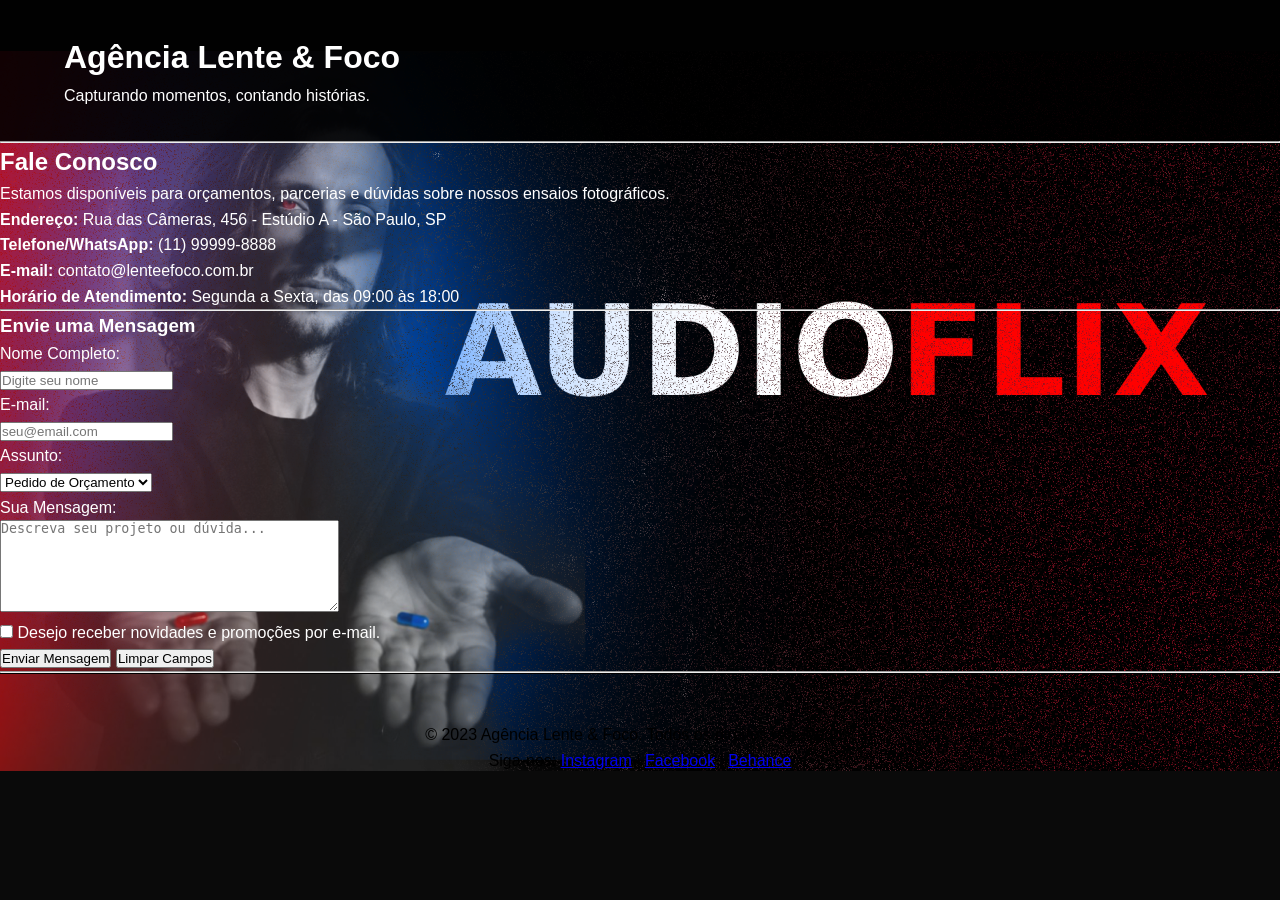
==== contato.html @ 592a430f "fix contato" ====
<!DOCTYPE html>
<html lang="pt-br">
<head>
    <meta charset="UTF-8">
    <title>Contato - AUDIOFLIX</title>
    <link rel="stylesheet" href="./CSS/style.css">
</head>
<body>

    <header>
        <h1>Agência Lente & Foco</h1>
        <p>Capturando momentos, contando histórias.</p>
    </header>

    <hr>

    <section>
        <h2>Fale Conosco</h2>
        <p>Estamos disponíveis para orçamentos, parcerias e dúvidas sobre nossos ensaios fotográficos.</p>
        
        <ul>
            <li><strong>Endereço:</strong> Rua das Câmeras, 456 - Estúdio A - São Paulo, SP</li>
            <li><strong>Telefone/WhatsApp:</strong> (11) 99999-8888</li>
            <li><strong>E-mail:</strong> contato@lenteefoco.com.br</li>
            <li><strong>Horário de Atendimento:</strong> Segunda a Sexta, das 09:00 às 18:00</li>
        </ul>
    </section>

    <hr>

    <section>
        <h3>Envie uma Mensagem</h3>
        <form action="#" method="post">
            
            <p>
                <label for="nome">Nome Completo:</label><br>
                <input type="text" id="nome" name="nome" required placeholder="Digite seu nome">
            </p>

            <p>
                <label for="email">E-mail:</label><br>
                <input type="email" id="email" name="email" required placeholder="seu@email.com">
            </p>

            <p>
                <label for="assunto">Assunto:</label><br>
                <select id="assunto" name="assunto">
                    <option value="orcamento">Pedido de Orçamento</option>
                    <option value="duvida">Dúvidas Gerais</option>
                    <option value="feedback">Feedback / Elogios</option>
                    <option value="trabalhe">Trabalhe Conosco</option>
                </select>
            </p>

            <p>
                <label for="mensagem">Sua Mensagem:</label><br>
                <textarea id="mensagem" name="mensagem" rows="6" cols="40" placeholder="Descreva seu projeto ou dúvida..."></textarea>
            </p>

            <p>
                <input type="checkbox" id="newsletter" name="newsletter">
                <label for="newsletter">Desejo receber novidades e promoções por e-mail.</label>
            </p>

            <p>
                <button type="submit">Enviar Mensagem</button>
                <button type="reset">Limpar Campos</button>
            </p>

        </form>
    </section>

    <hr>

    <footer>
        <p>&copy; 2023 Agência Lente & Foco. Todos os direitos reservados.</p>
        <p>Siga-nos: 
            <a href="#">Instagram</a> | 
            <a href="#">Facebook</a> | 
            <a href="#">Behance</a>
        </p>
    </footer>

</body>
</html>
---- CSS/style.css ----
* {
    margin: 0;
    padding: 0;
    box-sizing: border-box;
}



body {
    font-family: 'Inter', sans-serif;
    background-image: url(/IMG/Novo\ Projeto.png);
    background-position: left;
    background-size: contain;
    background-repeat: no-repeat;
    background-color: #0a0a0a;
    color: #ffffff;
    line-height: 1.6;
}



/* Navegação */
header {
    padding: 2rem 5%;
    background: rgba(0, 0, 0, 0.9);
    position: sticky;
    top: 0;
    z-index: 100;
}

nav {
    display: flex;
    justify-content: space-between;
    align-items: center;
}

.logo {
    font-size: 1.5rem;
    font-weight: bold;
    letter-spacing: 2px;
}

.logo span {
    color: #e50914; /* Vermelho estilo cinema */
}

nav ul {
    display: flex;
    list-style: none;
    flex-wrap: wrap;
    justify-content: flex-end;
}

nav ul li {
    margin-left: 20px;
}

nav ul li a {
    text-decoration: none;
    color: #bbb;
    font-size: 0.9rem;
    transition: 0.3s;
}

nav ul li a:hover {
    color: #fff;
}
.hero {
    height: 80vh;
    display: flex;
    flex-direction: column;
    justify-content: start;
    align-items: start;
    text-align: start;
    background: linear-gradient(rgba(0,0,0,0.7), rgba(0,0,0,0.7)), 
                url('https://images.unsplash.com/photo-1492691523567-30730044df6b') no-repeat center/cover;
}


/* Hero Section */
.hero {
    height: 80vh;
    display: flex;
    text-indent: unset;
    flex-direction: column;
    justify-content: center;
    align-items: center;
    text-align: left;
    background: linear-gradient(rgba(0,0,0,0.7), rgba(0,0,0,0.7)), 
                url('https://images.unsplash.com/photo-1492691523567-30730044df6b') no-repeat center/cover;
}

.hero h1 {
    font-size: 3.5rem;
    margin-bottom: 1rem;
}

.btn {
    margin-top: 2rem;
    padding: 12px 30px;
    background: #e50914;
    color: white;
    text-decoration: none;
    border-radius: 5px;
    font-weight: bold;
}

/* Portfolio Grid */
.grid-portfolio {
    display: grid;
    grid-template-columns: repeat(auto-fit, minmax(300px, 1fr));
    gap: 20px;
    padding: 5%;
}

.card {
    background: #1a1a1a;
    padding: 10px;
    border-radius: 8px;
    transition: transform 0.3s;
}

.card:hover {
    transform: translateY(-10px);
}

.thumb {
    width: 100%;
    height: 200px;
    background: #333;
    border-radius: 5px;
    margin-bottom: 15px;
}

footer {
    text-align: center;
    padding: 3rem;
    border-top: 1px solid #000000;
    color: #000000;
}
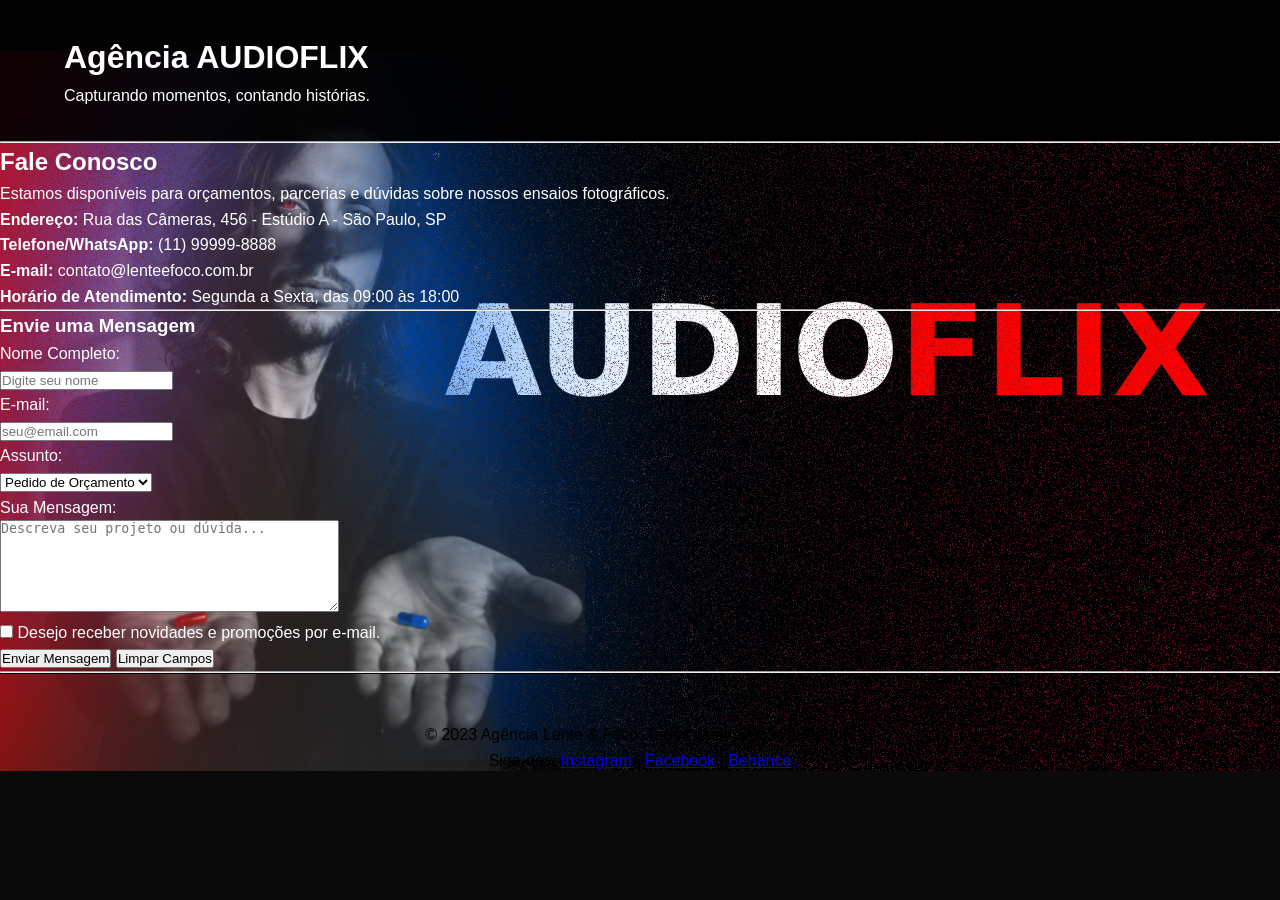
==== commit 24b4a5bd: "fix contato" ====
--- a/contato.html
+++ b/contato.html
@@ -8,7 +8,7 @@
 <body>
 
     <header>
-        <h1>Agência Lente & Foco</h1>
+        <h1>Agência AUDIOFLIX</h1>
         <p>Capturando momentos, contando histórias.</p>
     </header>
 
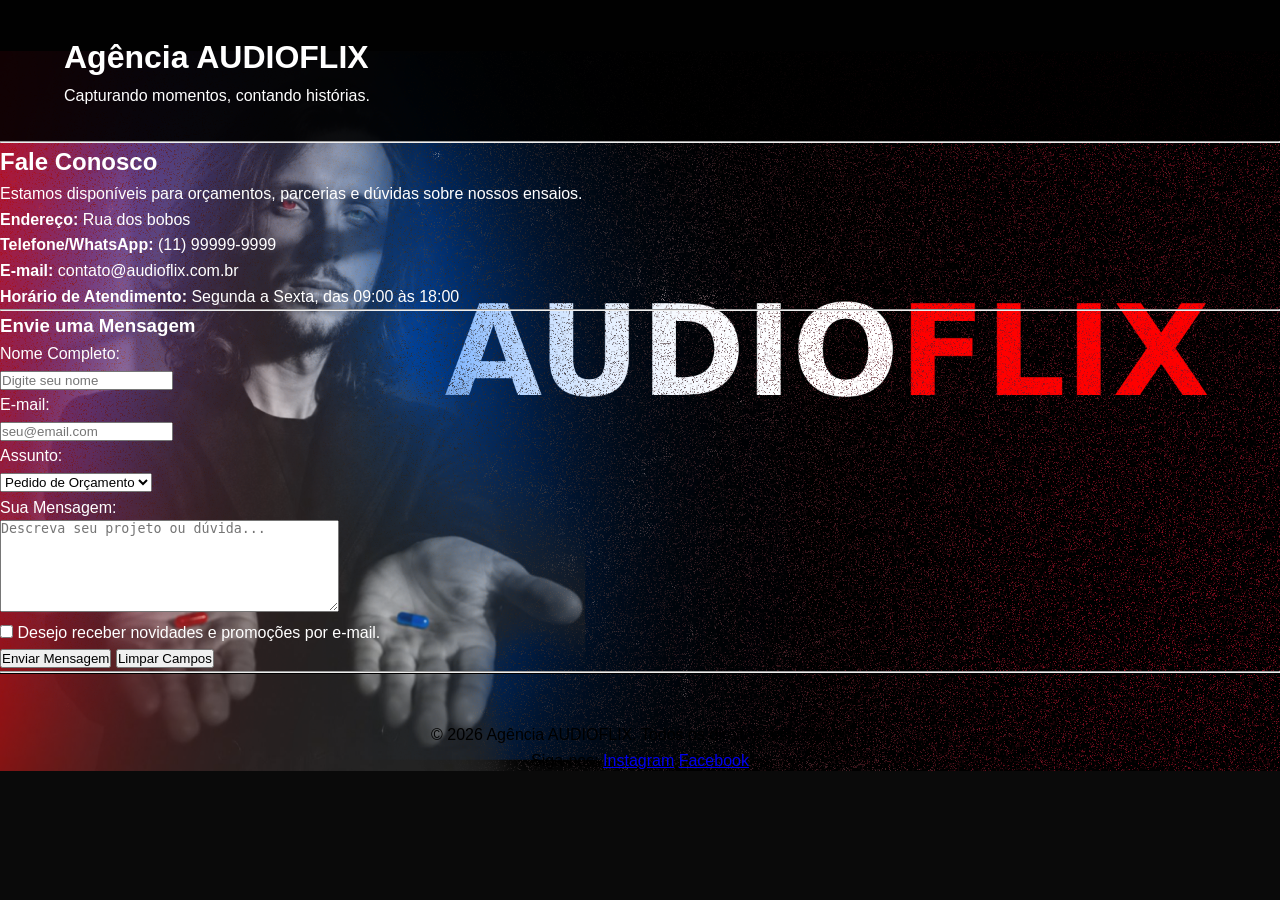
==== commit e5152405: "fix documentário" ====
--- a/contato.html
+++ b/contato.html
@@ -16,12 +16,12 @@
 
     <section>
         <h2>Fale Conosco</h2>
-        <p>Estamos disponíveis para orçamentos, parcerias e dúvidas sobre nossos ensaios fotográficos.</p>
+        <p>Estamos disponíveis para orçamentos, parcerias e dúvidas sobre nossos ensaios.</p>
         
         <ul>
-            <li><strong>Endereço:</strong> Rua das Câmeras, 456 - Estúdio A - São Paulo, SP</li>
-            <li><strong>Telefone/WhatsApp:</strong> (11) 99999-8888</li>
-            <li><strong>E-mail:</strong> contato@lenteefoco.com.br</li>
+            <li><strong>Endereço:</strong> Rua dos bobos</li>
+            <li><strong>Telefone/WhatsApp:</strong> (11) 99999-9999</li>
+            <li><strong>E-mail:</strong> contato@audioflix.com.br</li>
             <li><strong>Horário de Atendimento:</strong> Segunda a Sexta, das 09:00 às 18:00</li>
         </ul>
     </section>
@@ -48,7 +48,6 @@
                     <option value="orcamento">Pedido de Orçamento</option>
                     <option value="duvida">Dúvidas Gerais</option>
                     <option value="feedback">Feedback / Elogios</option>
-                    <option value="trabalhe">Trabalhe Conosco</option>
                 </select>
             </p>
 
@@ -73,11 +72,10 @@
     <hr>
 
     <footer>
-        <p>&copy; 2023 Agência Lente & Foco. Todos os direitos reservados.</p>
+        <p>&copy; 2026 Agência AUDIOFLIX. Todos os direitos reservados.</p>
         <p>Siga-nos: 
-            <a href="#">Instagram</a> | 
-            <a href="#">Facebook</a> | 
-            <a href="#">Behance</a>
+            <a href="https://www.instagram.com/">Instagram</a> 
+            <a href="https://pt-br.facebook.com/">Facebook</a>
         </p>
     </footer>
 
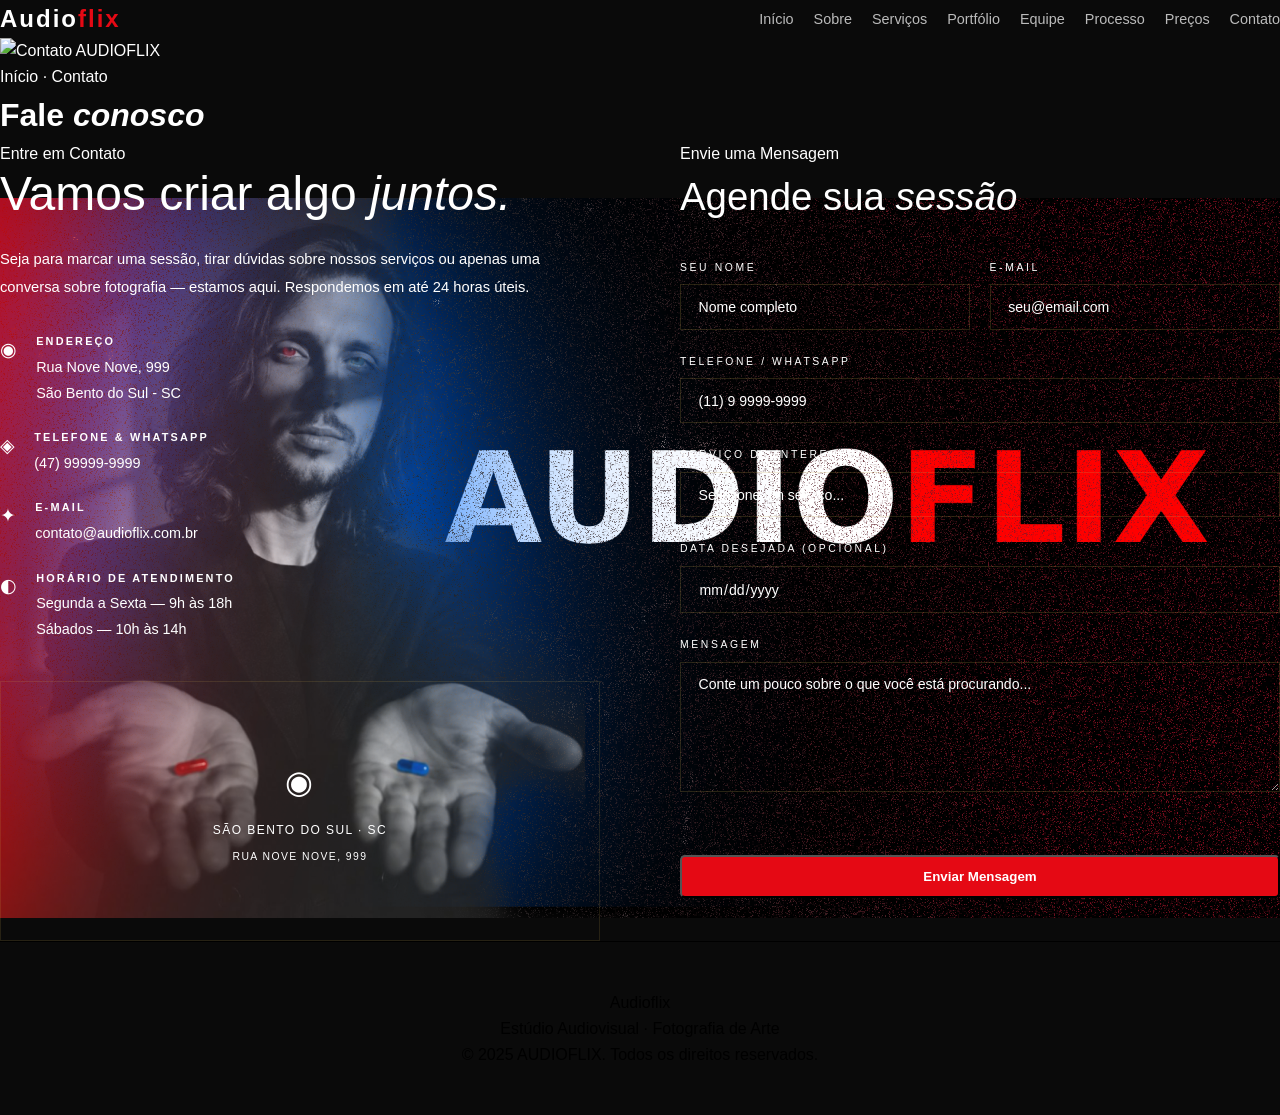
==== commit c6c6f7a5: "Atualizações do projeto" ====
--- a/contato.html
+++ b/contato.html
@@ -1,83 +1,237 @@
 <!DOCTYPE html>
-<html lang="pt-br">
+<html lang="pt-BR">
 <head>
-    <meta charset="UTF-8">
-    <title>Contato - AUDIOFLIX</title>
-    <link rel="stylesheet" href="./CSS/style.css">
+  <meta charset="UTF-8" />
+  <meta name="viewport" content="width=device-width, initial-scale=1.0" />
+  <title>Contato — AUDIOFLIX</title>
+  <link rel="stylesheet" href="./CSS/style.css" />
+  <style>
+    .contato-wrapper {
+      display: grid;
+      grid-template-columns: 1fr 1fr;
+      gap: 5rem;
+      align-items: start;
+    }
+    .contato-info h2 {
+      font-family: var(--fonte-titulo);
+      font-size: clamp(2rem, 4vw, 3rem);
+      font-weight: 300;
+      line-height: 1.15;
+      margin-bottom: 1.5rem;
+    }
+    .contato-info p {
+      color: var(--cinza);
+      font-size: 0.92rem;
+      line-height: 1.9;
+      margin-bottom: 2rem;
+    }
+    .info-item {
+      display: flex;
+      gap: 1.2rem;
+      align-items: flex-start;
+      margin-bottom: 1.5rem;
+    }
+    .info-item .icon {
+      color: var(--vermelho);
+      font-size: 1.2rem;
+      flex-shrink: 0;
+      margin-top: 0.1rem;
+    }
+    .info-item .detalhe strong {
+      display: block;
+      font-size: 0.68rem;
+      letter-spacing: 0.2em;
+      text-transform: uppercase;
+      color: var(--vermelho);
+      margin-bottom: 0.2rem;
+    }
+    .info-item .detalhe span {
+      font-size: 0.9rem;
+      color: var(--cinza);
+    }
+    .form-grupo {
+      margin-bottom: 1.5rem;
+    }
+    .form-grupo label {
+      display: block;
+      font-size: 0.65rem;
+      letter-spacing: 0.25em;
+      text-transform: uppercase;
+      color: var(--vermelho);
+      margin-bottom: 0.5rem;
+    }
+    .form-grupo input,
+    .form-grupo select,
+    .form-grupo textarea {
+      width: 100%;
+      background: var(--preto-claro);
+      border: 1px solid rgba(201,168,76,0.2);
+      color: var(--branco);
+      font-family: var(--fonte-corpo);
+      font-size: 0.88rem;
+      padding: 0.85rem 1.1rem;
+      outline: none;
+      transition: border-color 0.3s;
+      -webkit-appearance: none;
+    }
+    .form-grupo input:focus,
+    .form-grupo select:focus,
+    .form-grupo textarea:focus {
+      border-color: var(--vermelho);
+    }
+    .form-grupo input::placeholder,
+    .form-grupo textarea::placeholder {
+      color: var(--cinza-escuro);
+    }
+    .form-grupo select option {
+      background: var(--preto-claro);
+      color: var(--branco);
+    }
+    .form-grupo textarea { resize: vertical; min-height: 130px; }
+    .form-2col {
+      display: grid;
+      grid-template-columns: 1fr 1fr;
+      gap: 1.2rem;
+    }
+    .mapa-placeholder {
+      width: 100%;
+      height: 260px;
+      background: var(--preto-claro);
+      border: 1px solid rgba(201,168,76,0.15);
+      display: flex;
+      align-items: center;
+      justify-content: center;
+      flex-direction: column;
+      gap: 0.5rem;
+      color: var(--cinza);
+      font-size: 0.75rem;
+      letter-spacing: 0.12em;
+      text-transform: uppercase;
+      margin-top: 2.5rem;
+    }
+    .mapa-placeholder .pin { font-size: 2rem; color: var(--vermelho); margin-bottom: 0.3rem; }
+    @media (max-width: 900px) {
+      .contato-wrapper { grid-template-columns: 1fr; gap: 3rem; }
+      .form-2col { grid-template-columns: 1fr; }
+    }
+  </style>
 </head>
 <body>
-
-    <header>
-        <h1>Agência AUDIOFLIX</h1>
-        <p>Capturando momentos, contando histórias.</p>
-    </header>
-
-    <hr>
-
-    <section>
-        <h2>Fale Conosco</h2>
-        <p>Estamos disponíveis para orçamentos, parcerias e dúvidas sobre nossos ensaios.</p>
-        
-        <ul>
-            <li><strong>Endereço:</strong> Rua dos bobos</li>
-            <li><strong>Telefone/WhatsApp:</strong> (11) 99999-9999</li>
-            <li><strong>E-mail:</strong> contato@audioflix.com.br</li>
-            <li><strong>Horário de Atendimento:</strong> Segunda a Sexta, das 09:00 às 18:00</li>
-        </ul>
-    </section>
-
-    <hr>
-
-    <section>
-        <h3>Envie uma Mensagem</h3>
-        <form action="#" method="post">
-            
-            <p>
-                <label for="nome">Nome Completo:</label><br>
-                <input type="text" id="nome" name="nome" required placeholder="Digite seu nome">
-            </p>
-
-            <p>
-                <label for="email">E-mail:</label><br>
-                <input type="email" id="email" name="email" required placeholder="seu@email.com">
-            </p>
-
-            <p>
-                <label for="assunto">Assunto:</label><br>
-                <select id="assunto" name="assunto">
-                    <option value="orcamento">Pedido de Orçamento</option>
-                    <option value="duvida">Dúvidas Gerais</option>
-                    <option value="feedback">Feedback / Elogios</option>
-                </select>
-            </p>
-
-            <p>
-                <label for="mensagem">Sua Mensagem:</label><br>
-                <textarea id="mensagem" name="mensagem" rows="6" cols="40" placeholder="Descreva seu projeto ou dúvida..."></textarea>
-            </p>
-
-            <p>
-                <input type="checkbox" id="newsletter" name="newsletter">
-                <label for="newsletter">Desejo receber novidades e promoções por e-mail.</label>
-            </p>
-
-            <p>
-                <button type="submit">Enviar Mensagem</button>
-                <button type="reset">Limpar Campos</button>
-            </p>
-
-        </form>
-    </section>
-
-    <hr>
-
-    <footer>
-        <p>&copy; 2026 Agência AUDIOFLIX. Todos os direitos reservados.</p>
-        <p>Siga-nos: 
-            <a href="https://www.instagram.com/">Instagram</a> 
-            <a href="https://pt-br.facebook.com/">Facebook</a>
-        </p>
-    </footer>
-
+  <nav class="navbar">
+    <div class="logo">Audio<span>flix</span></div>
+    <ul class="nav-links">
+      <li><a href="index.html">Início</a></li>
+      <li><a href="sobre.html">Sobre</a></li>
+      <li><a href="servicos.html">Serviços</a></li>
+      <li><a href="portfolio.html">Portfólio</a></li>
+      <li><a href="equipe.html">Equipe</a></li>
+      <li><a href="processo.html">Processo</a></li>
+      <li><a href="precos.html">Preços</a></li>
+      <li><a href="contato.html" class="ativo">Contato</a></li>
+    </ul>
+  </nav>
+  <div class="page-banner">
+    <img class="hero-img" src="img/banner-contato.jpg" alt="Contato AUDIOFLIX" />
+    <div class="hero-overlay"></div>
+    <div class="page-banner-content">
+      <p class="breadcrumb">Início · Contato</p>
+      <h1>Fale <em style="font-style:italic; color: var(--vermelho);">conosco</em></h1>
+    </div>
+  </div>
+  <section>
+    <div class="container">
+      <div class="contato-wrapper">
+        <div class="contato-info">
+          <span class="section-label">Entre em Contato</span>
+          <h2>Vamos criar algo <em style="color: var(--vermelho);">juntos.</em></h2>
+          <span class="linha-dourada"></span>
+          <p style="margin-top: 1.2rem;">
+            Seja para marcar uma sessão, tirar dúvidas sobre nossos serviços ou apenas uma conversa sobre fotografia — estamos aqui. Respondemos em até 24 horas úteis.
+          </p>
+          <div class="info-item">
+            <span class="icon">◉</span>
+            <div class="detalhe">
+              <strong>Endereço</strong>
+              <span>Rua Nove Nove, 999<br>São Bento do Sul - SC</span>
+            </div>
+          </div>
+          <div class="info-item">
+            <span class="icon">◈</span>
+            <div class="detalhe">
+              <strong>Telefone & WhatsApp</strong>
+              <span>(47) 99999-9999</span>
+            </div>
+          </div>
+          <div class="info-item">
+            <span class="icon">✦</span>
+            <div class="detalhe">
+              <strong>E-mail</strong>
+              <span>contato@audioflix.com.br</span>
+            </div>
+          </div>
+          <div class="info-item">
+            <span class="icon">◐</span>
+            <div class="detalhe">
+              <strong>Horário de Atendimento</strong>
+              <span>Segunda a Sexta — 9h às 18h<br>Sábados — 10h às 14h</span>
+            </div>
+          </div>
+          <div class="mapa-placeholder">
+            <span class="pin">◉</span>
+            <span>São Bento do Sul · SC</span>
+            <span style="color: var(--vermelho); font-size:0.65rem;">Rua Nove Nove, 999</span>
+          </div>
+        </div>
+        <div>
+          <span class="section-label">Envie uma Mensagem</span>
+          <h2 style="font-family: var(--fonte-titulo); font-size: clamp(1.6rem,3vw,2.4rem); font-weight:300; margin-bottom:2rem;">
+            Agende sua <em style="color: var(--vermelho);">sessão</em>
+          </h2>
+          <form action="#" method="POST">
+            <div class="form-2col">
+              <div class="form-grupo">
+                <label for="nome">Seu Nome</label>
+                <input type="text" id="nome" name="nome" placeholder="Nome completo" />
+              </div>
+              <div class="form-grupo">
+                <label for="email">E-mail</label>
+                <input type="email" id="email" name="email" placeholder="seu@email.com" />
+              </div>
+            </div>
+            <div class="form-grupo">
+              <label for="telefone">Telefone / WhatsApp</label>
+              <input type="tel" id="telefone" name="telefone" placeholder="(11) 9 9999-9999" />
+            </div>
+            <div class="form-grupo">
+              <label for="servico">Serviço de Interesse</label>
+              <select id="servico" name="servico">
+                <option value="" disabled selected>Selecione um serviço...</option>
+                <option value="retrato">Fotografia de Retrato</option>
+                <option value="casamento">Casamento / Evento</option>
+                <option value="comercial">Fotografia Comercial</option>
+                <option value="outro">Outro</option>
+              </select>
+            </div>
+            <div class="form-grupo">
+              <label for="data">Data Desejada (opcional)</label>
+              <input type="date" id="data" name="data" />
+            </div>
+            <div class="form-grupo">
+              <label for="mensagem">Mensagem</label>
+              <textarea id="mensagem" name="mensagem" placeholder="Conte um pouco sobre o que você está procurando..."></textarea>
+            </div>
+            <button type="submit" class="btn btn-solid" style="width:100%; cursor:pointer; font-family: var(--fonte-corpo);">
+              Enviar Mensagem
+            </button>
+          </form>
+        </div>
+      </div>
+    </div>
+  </section>
+  <footer>
+    <div class="footer-logo">Audioflix</div>
+    <p class="footer-tagline">Estúdio Audiovisual · Fotografia de Arte</p>
+    <p class="footer-copy">&copy; 2025 AUDIOFLIX. Todos os direitos reservados.</p>
+  </footer>
 </body>
-</html>+</html>
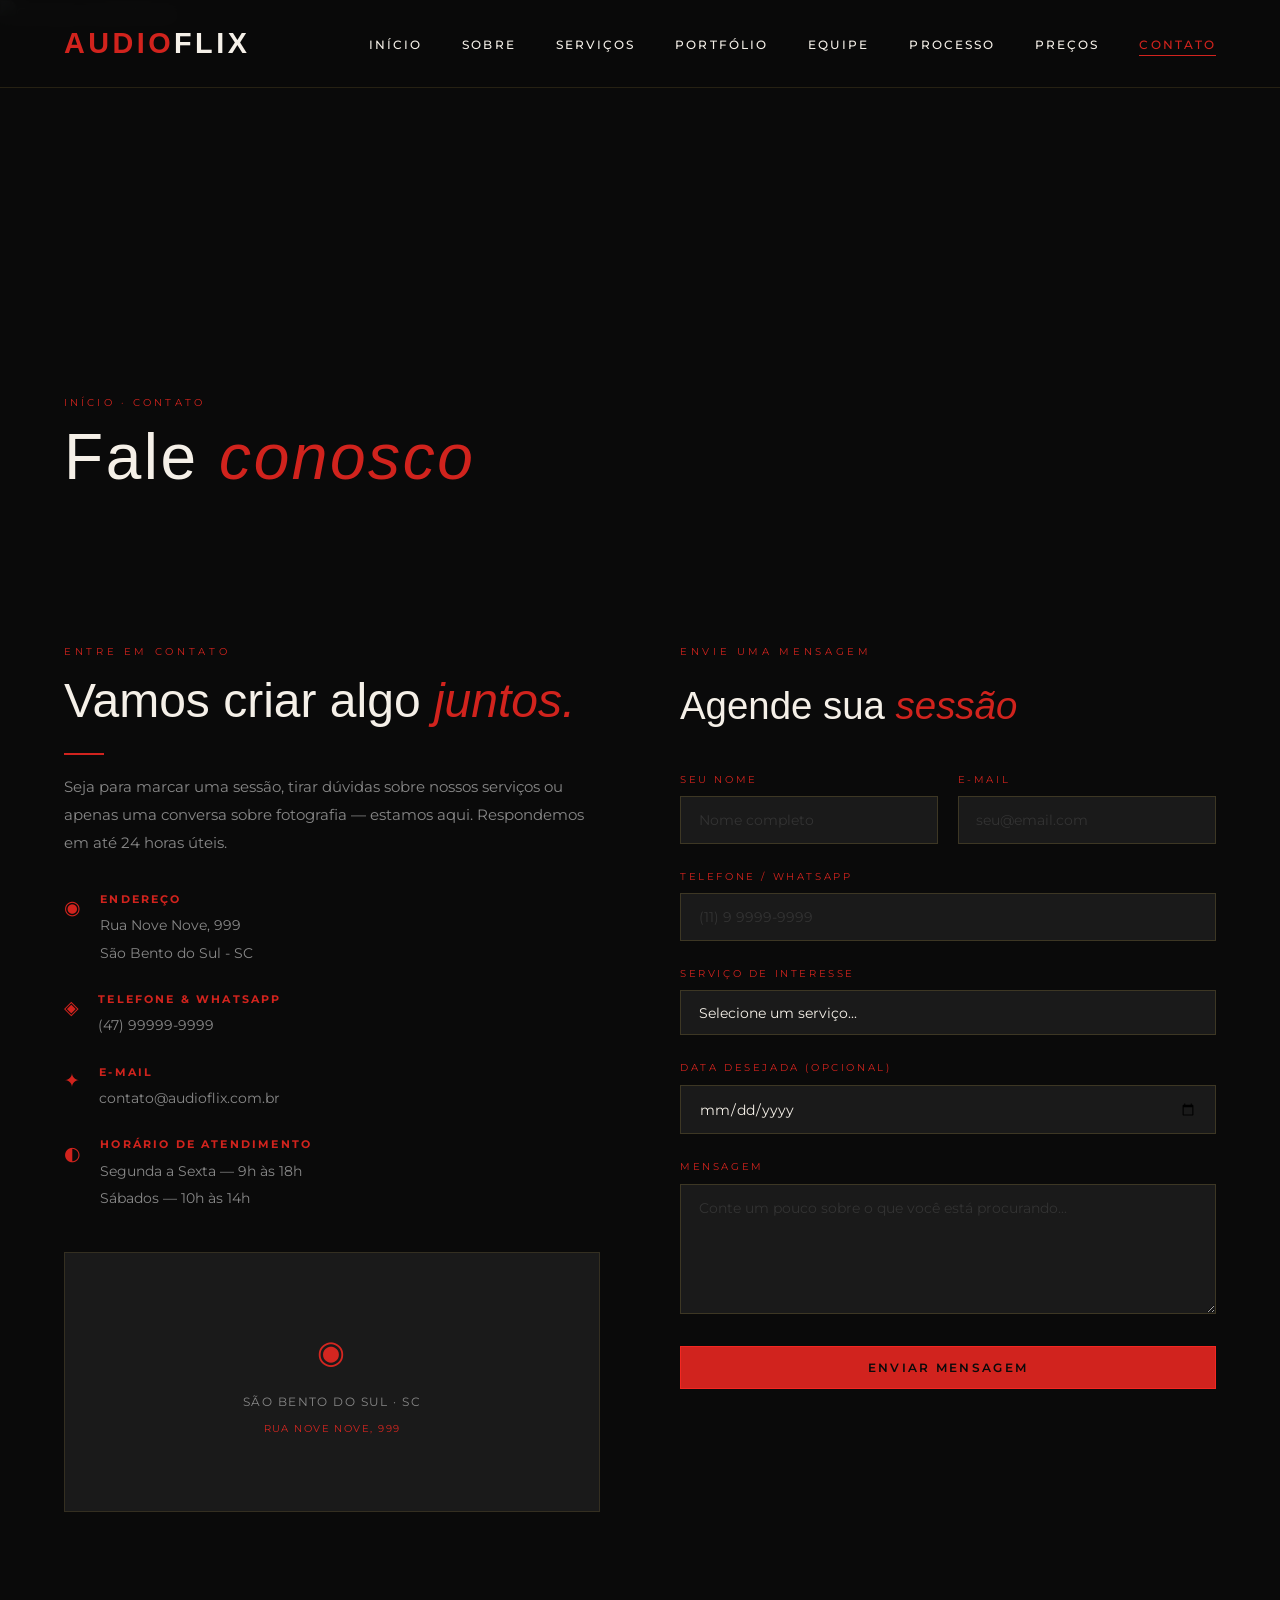
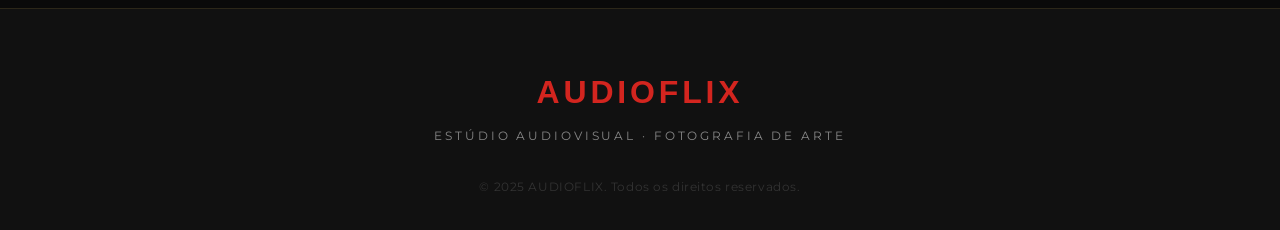
==== commit c323f97b: "atualização" ====
--- a/contato.html
+++ b/contato.html
@@ -3,7 +3,7 @@
 <head>
   <meta charset="UTF-8" />
   <meta name="viewport" content="width=device-width, initial-scale=1.0" />
-  <title>Contato — AUDIOFLIX</title>
+  <title>Contato — AUDIOFLIX</title> 
   <link rel="stylesheet" href="./CSS/style.css" />
   <style>
     .contato-wrapper {
--- a/CSS/style.css
+++ b/CSS/style.css
@@ -1,140 +1,391 @@
-* {
-    margin: 0;
-    padding: 0;
-    box-sizing: border-box;
-}
-
-
-
+@import url('https://fonts.googleapis.com/css2?family=Cormorant+Garamond:ital,wght@0,300;0,400;0,600;0,700;1,300;1,400&family=Montserrat:wght@300;400;500;600;700&display=swap');
+*, *::before, *::after {
+  box-sizing: border-box;
+  margin: 0;
+  padding: 0;
+}
+:root {
+  --preto:        #0a0a0a;
+  --preto-medio:  #111111;
+  --preto-claro:  #1a1a1a;
+  --vermelho:      hsla(2, 97%, 56%, 0.822);
+  --vermelho-claro:#ff1a1ae3;
+  --vermelho-escuro:#490000;
+  --branco:       #f5f0e8;
+  --cinza:        #888888;
+  --cinza-escuro: #333333;
+  --fonte-titulo: 'Bebas', sans-serif;
+  --fonte-corpo:  'Montserrat', sans-serif;
+}
+html {
+  scroll-behavior: smooth;
+}
 body {
-    font-family: 'Inter', sans-serif;
-    background-image: url(/IMG/Novo\ Projeto.png);
-    background-position: left;
-    background-size: contain;
-    background-repeat: no-repeat;
-    background-color: #0a0a0a;
-    color: #ffffff;
-    line-height: 1.6;
-}
-
-
-
-/* Navegação */
-header {
-    padding: 2rem 5%;
-    background: rgba(0, 0, 0, 0.9);
-    position: sticky;
-    top: 0;
-    z-index: 100;
-}
-
-nav {
-    display: flex;
-    justify-content: space-between;
-    align-items: center;
-}
-
+  background-color: var(--preto);
+  color: var(--branco);
+  font-family: var(--fonte-corpo);
+  font-size: 16px;
+  line-height: 1.7;
+  -webkit-font-smoothing: antialiased;
+}
+a {
+  text-decoration: none;
+  color: inherit;
+}
+ul {
+  list-style: none;
+}
+img {
+  max-width: 100%;
+  display: block;
+}
+.navbar {
+  position: fixed;
+  top: 0;
+  left: 0;
+  width: 100%;
+  z-index: 1000;
+  display: flex;
+  align-items: center;
+  justify-content: space-between;
+  padding: 1.2rem 4rem;
+  background: rgba(10, 10, 10, 0.92);
+  backdrop-filter: blur(8px);
+  border-bottom: 1px solid rgba(201, 168, 76, 0.15);
+}
 .logo {
-    font-size: 1.5rem;
-    font-weight: bold;
-    letter-spacing: 2px;
-}
-
+  font-family: var(--fonte-titulo);
+  font-size: 1.8rem;
+  font-weight: 700;
+  letter-spacing: 0.12em;
+  color: var(--vermelho);
+  text-transform: uppercase;
+}
 .logo span {
-    color: #e50914; /* Vermelho estilo cinema */
-}
-
-nav ul {
-    display: flex;
-    list-style: none;
-    flex-wrap: wrap;
-    justify-content: flex-end;
-}
-
-nav ul li {
-    margin-left: 20px;
-}
-
-nav ul li a {
-    text-decoration: none;
-    color: #bbb;
-    font-size: 0.9rem;
-    transition: 0.3s;
-}
-
-nav ul li a:hover {
-    color: #fff;
+  color: var(--branco);
+}
+.nav-links {
+  display: flex;
+  gap: 2.5rem;
+}
+.nav-links a {
+  font-size: 0.72rem;
+  font-weight: 500;
+  letter-spacing: 0.18em;
+  text-transform: uppercase;
+  color: var(--branco);
+  position: relative;
+  padding-bottom: 4px;
+  transition: color 0.3s ease;
+}
+.nav-links a::after {
+  content: '';
+  position: absolute;
+  bottom: 0;
+  left: 0;
+  width: 0;
+  height: 1px;
+  background: var(--vermelho);
+  transition: width 0.35s ease;
+}
+.nav-links a:hover,
+.nav-links a.ativo {
+  color: var(--vermelho);
+}
+.nav-links a:hover::after,
+.nav-links a.ativo::after {
+  width: 100%;
 }
 .hero {
-    height: 80vh;
-    display: flex;
-    flex-direction: column;
-    justify-content: start;
-    align-items: start;
-    text-align: start;
-    background: linear-gradient(rgba(0,0,0,0.7), rgba(0,0,0,0.7)), 
-                url('https://images.unsplash.com/photo-1492691523567-30730044df6b') no-repeat center/cover;
-}
-
-
-/* Hero Section */
-.hero {
-    height: 80vh;
-    display: flex;
-    text-indent: unset;
-    flex-direction: column;
-    justify-content: center;
-    align-items: center;
-    text-align: left;
-    background: linear-gradient(rgba(0,0,0,0.7), rgba(0,0,0,0.7)), 
-                url('https://images.unsplash.com/photo-1492691523567-30730044df6b') no-repeat center/cover;
-}
-
+  position: relative;
+  width: 100%;
+  height: 100vh;
+  min-height: 620px;
+  display: flex;
+  flex-direction: column;
+  align-items: center;
+  justify-content: center;
+  text-align: center;
+  overflow: hidden;
+  padding: 0 2rem;
+}
+.hero-img {
+  position: absolute;
+  inset: 0;
+  width: 100%;
+  height: 100%;
+  object-fit: cover;
+  object-position: center;
+  filter: brightness(0.35);
+  z-index: 0;
+}
+.hero-overlay {
+  position: absolute;
+  inset: 0;
+  background: linear-gradient(
+    160deg,
+    rgba(10,10,10,0.55) 0%,
+    rgba(10, 10, 10, 0.76) 50%,
+    rgb(10, 10, 10) 100%
+  );
+  z-index: 1;
+}
+.hero-content {
+  position: relative;
+  z-index: 2;
+}
+.hero-tagline {
+  font-size: 0.7rem;
+  letter-spacing: 0.35em;
+  text-transform: uppercase;
+  color: var(--vermelho);
+  margin-bottom: 1.2rem;
+  font-weight: 500;
+}
 .hero h1 {
-    font-size: 3.5rem;
-    margin-bottom: 1rem;
-}
-
+  font-family: var(--fonte-titulo);
+  font-size: clamp(3rem, 7vw, 6.5rem);
+  font-weight: 300;
+  line-height: 1.08;
+  letter-spacing: 0.05em;
+  color: var(--branco);
+  margin-bottom: 1.5rem;
+}
+.hero h1 em {
+  font-style: italic;
+  color: var(--vermelho);
+}
+.hero p {
+  max-width: 560px;
+  margin: 0 auto 2.5rem;
+  font-size: 0.95rem;
+  color: rgba(245,240,232,0.75);
+  font-weight: 300;
+  letter-spacing: 0.03em;
+}
+.page-banner {
+  position: relative;
+  width: 100%;
+  height: 60vh;
+  min-height: 340px;
+  display: flex;
+  align-items: flex-end;
+  padding: 3rem 4rem;
+  overflow: hidden;
+  margin-top: 0;
+}
+.page-banner .hero-img {
+  filter: brightness(0.3);
+}
+.page-banner .hero-overlay {
+  background: linear-gradient(to top, rgba(10,10,10,0.9) 30%, transparent 100%);
+}
+.page-banner-content {
+  position: relative;
+  z-index: 2;
+}
+.page-banner-content .breadcrumb {
+  font-size: 0.65rem;
+  letter-spacing: 0.3em;
+  text-transform: uppercase;
+  color: var(--vermelho);
+  margin-bottom: 0.6rem;
+}
+.page-banner-content h1 {
+  font-family: var(--fonte-titulo);
+  font-size: clamp(2.5rem, 5vw, 4.5rem);
+  font-weight: 300;
+  line-height: 1.1;
+  letter-spacing: 0.04em;
+}
 .btn {
-    margin-top: 2rem;
-    padding: 12px 30px;
-    background: #e50914;
-    color: white;
-    text-decoration: none;
-    border-radius: 5px;
-    font-weight: bold;
-}
-
-/* Portfolio Grid */
-.grid-portfolio {
-    display: grid;
-    grid-template-columns: repeat(auto-fit, minmax(300px, 1fr));
-    gap: 20px;
-    padding: 5%;
-}
-
+  display: inline-block;
+  padding: 0.85rem 2.4rem;
+  font-family: var(--fonte-corpo);
+  font-size: 0.72rem;
+  font-weight: 600;
+  letter-spacing: 0.2em;
+  text-transform: uppercase;
+  border: 1px solid var(--vermelho);
+  color: var(--vermelho);
+  background: transparent;
+  cursor: pointer;
+  transition: background 0.3s ease, color 0.3s ease;
+}
+.btn:hover {
+  background: var(--vermelho);
+  color: var(--branco);
+}
+.btn-solid {
+  background: var(--vermelho);
+  color: var(--preto);
+}
+.btn-solid:hover {
+  background: var(--vermelho-claro);
+  border-color: var(--vermelho-claro);
+}
+section {
+  padding: 6rem 4rem;
+}
+.section-header {
+  text-align: center;
+  margin-bottom: 4rem;
+}
+.section-label {
+  display: inline-block;
+  font-size: 0.65rem;
+  letter-spacing: 0.35em;
+  text-transform: uppercase;
+  color: var(--vermelho);
+  margin-bottom: 0.8rem;
+}
+.section-header h2 {
+  font-family: var(--fonte-titulo);
+  font-size: clamp(2rem, 4vw, 3.4rem);
+  font-weight: 300;
+  letter-spacing: 0.04em;
+  color: var(--branco);
+  line-height: 1.15;
+}
+.section-header h2 em {
+  font-style: italic;
+  color: var(--vermelho);
+}
+.section-header p {
+  max-width: 560px;
+  margin: 1.2rem auto 0;
+  color: var(--cinza);
+  font-size: 0.92rem;
+  line-height: 1.8;
+}
+.divisor {
+  width: 50px;
+  height: 1px;
+  background: var(--vermelho);
+  margin: 1.2rem auto 0;
+}
+.grid-2 {
+  display: grid;
+  grid-template-columns: repeat(2, 1fr);
+  gap: 2.5rem;
+}
+.grid-3 {
+  display: grid;
+  grid-template-columns: repeat(3, 1fr);
+  gap: 2.5rem;
+}
+.grid-4 {
+  display: grid;
+  grid-template-columns: repeat(4, 1fr);
+  gap: 2rem;
+}
 .card {
-    background: #1a1a1a;
-    padding: 10px;
-    border-radius: 8px;
-    transition: transform 0.3s;
-}
-
+  background: var(--preto-claro);
+  border: 1px solid rgba(201,168,76,0.12);
+  padding: 2.5rem;
+  transition: border-color 0.3s, transform 0.3s;
+}
 .card:hover {
-    transform: translateY(-10px);
-}
-
-.thumb {
-    width: 100%;
-    height: 200px;
-    background: #333;
-    border-radius: 5px;
-    margin-bottom: 15px;
-}
-
+  border-color: rgba(201,168,76,0.5);
+  transform: translateY(-4px);
+}
+.card-icon {
+  font-size: 2rem;
+  color: var(--vermelho);
+  margin-bottom: 1.2rem;
+}
+.card h3 {
+  font-family: var(--fonte-titulo);
+  font-size: 1.4rem;
+  font-weight: 600;
+  margin-bottom: 0.8rem;
+  color: var(--branco);
+}
+.card p {
+  color: var(--cinza);
+  font-size: 0.88rem;
+  line-height: 1.85;
+}
+.linha-dourada {
+  display: block;
+  width: 40px;
+  height: 2px;
+  background: var(--vermelho);
+  margin: 1rem 0;
+}
 footer {
-    text-align: center;
-    padding: 3rem;
-    border-top: 1px solid #000000;
-    color: #000000;
-}
+  background: var(--preto-medio);
+  border-top: 1px solid rgba(201,168,76,0.15);
+  padding: 3.5rem 4rem 2rem;
+  text-align: center;
+}
+.footer-logo {
+  font-family: var(--fonte-titulo);
+  font-size: 2rem;
+  font-weight: 700;
+  letter-spacing: 0.12em;
+  color: var(--vermelho);
+  text-transform: uppercase;
+  margin-bottom: 0.5rem;
+}
+.footer-tagline {
+  font-size: 0.72rem;
+  letter-spacing: 0.25em;
+  text-transform: uppercase;
+  color: var(--cinza);
+  margin-bottom: 2rem;
+}
+.footer-links {
+  display: flex;
+  justify-content: center;
+  gap: 2.5rem;
+  flex-wrap: wrap;
+  margin-bottom: 2.5rem;
+}
+.footer-links a {
+  font-size: 0.7rem;
+  letter-spacing: 0.18em;
+  text-transform: uppercase;
+  color: var(--cinza);
+  transition: color 0.3s;
+}
+.footer-links a:hover {
+  color: var(--vermelho);
+}
+.footer-copy {
+  font-size: 0.72rem;
+  color: var(--cinza-escuro);
+  letter-spacing: 0.05em;
+}
+.container {
+  max-width: 1200px;
+  margin: 0 auto;
+}
+.text-gold  { color: var(--vermelho); }
+.text-muted { color: var(--cinza); }
+.text-center { text-align: center; }
+.bg-dark   { background: var(--preto-claro); }
+.bg-darker { background: var(--preto-medio); }
+@keyframes fadeUp {
+  from { opacity: 0; transform: translateY(28px); }
+  to   { opacity: 1; transform: translateY(0); }
+}
+.fade-up {
+  animation: fadeUp 0.9s ease both;
+}
+.delay-1 { animation-delay: 0.15s; }
+.delay-2 { animation-delay: 0.30s; }
+.delay-3 { animation-delay: 0.45s; }
+.delay-4 { animation-delay: 0.60s; }
+@media (max-width: 900px) {
+  .navbar { padding: 1rem 2rem; }
+  .nav-links { gap: 1.5rem; }
+  section  { padding: 4rem 2rem; }
+  .page-banner { padding: 2rem 2rem; }
+  .grid-2, .grid-3, .grid-4 { grid-template-columns: 1fr; }
+}
+@media (max-width: 620px) {
+  .nav-links { display: none; }
+  .hero h1  { font-size: 2.6rem; }
+  footer    { padding: 2.5rem 1.5rem 1.5rem; }
+}
